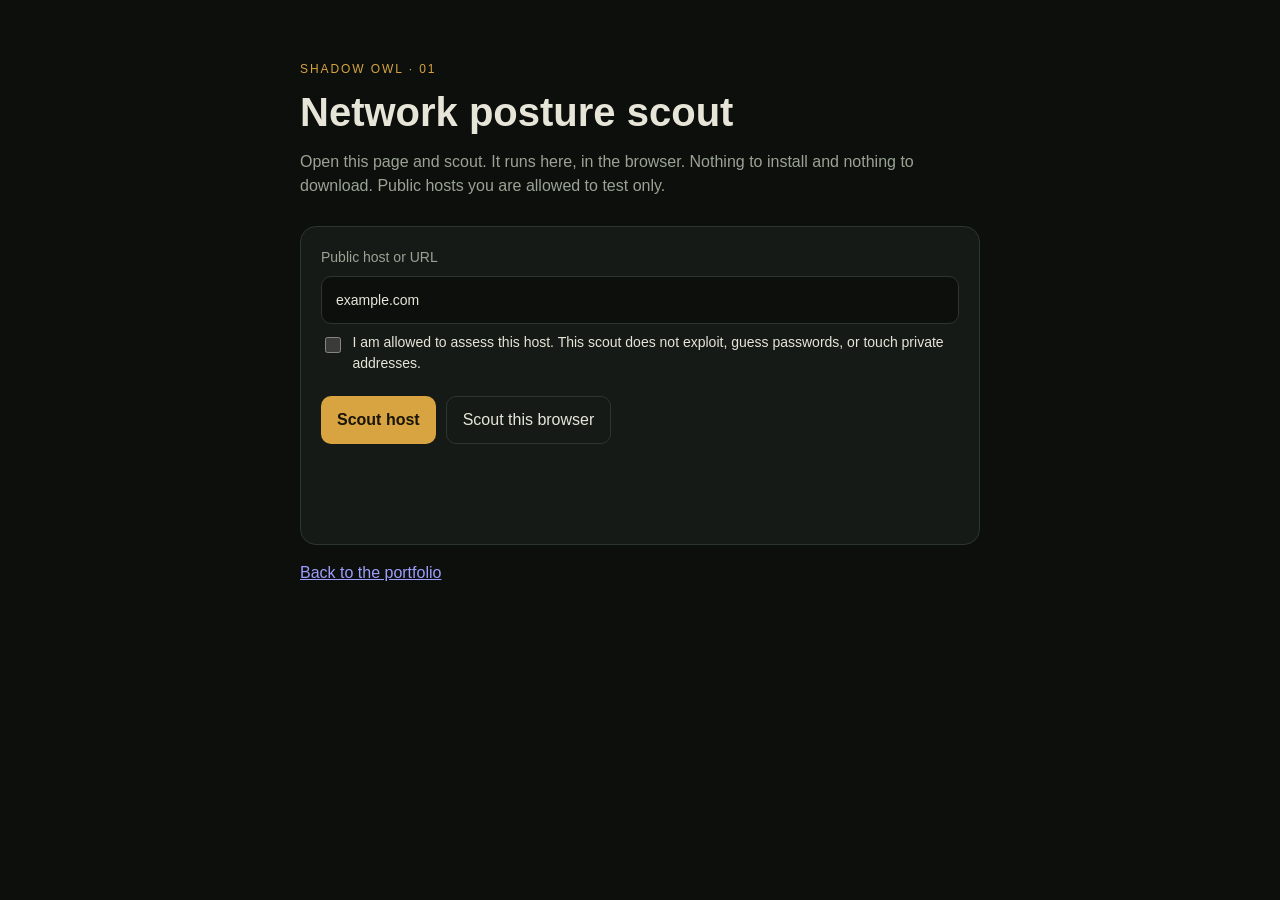
==== shadow-owl/index.html @ 549b0b73 "Add Shadow Owl as the first public cyber project" ====
<!doctype html>
<html lang="en">
  <head>
    <meta charset="utf-8" />
    <meta name="viewport" content="width=device-width, initial-scale=1" />
    <title>Shadow Owl</title>
    <link rel="stylesheet" href="../assets/owl.css" />
  </head>
  <body>
    <main class="wrap">
      <p class="mark">SHADOW OWL · 01</p>
      <h1>Network posture scout</h1>
      <p class="lead">Open this page and scout. It runs here, in the browser. Nothing to install and nothing to download. Public hosts you are allowed to test only.</p>
      <form class="panel" id="form">
        <label>Public host or URL
          <input id="host" type="text" value="example.com" autocomplete="off" spellcheck="false" />
        </label>
        <label class="check">
          <input id="allowed" type="checkbox" />
          <span>I am allowed to assess this host. This scout does not exploit, guess passwords, or touch private addresses.</span>
        </label>
        <div class="row">
          <button class="go" type="submit">Scout host</button>
          <button class="ghost" type="button" id="device">Scout this browser</button>
        </div>
        <p id="status" class="lead"></p>
        <p id="error" class="err"></p>
      </form>
      <section id="report"></section>
      <p class="note"><a href="../">Back to the portfolio</a></p>
    </main>
    <script src="../assets/local-scout.js"></script>
    <script>
      const form = document.querySelector("#form");
      const hostInput = document.querySelector("#host");
      const allowed = document.querySelector("#allowed");
      const status = document.querySelector("#status");
      const error = document.querySelector("#error");
      const report = document.querySelector("#report");

      form.addEventListener("submit", async (event) => {
        event.preventDefault();
        error.textContent = "";
        report.innerHTML = "";
        if (!allowed.checked) {
          error.textContent = "Confirm you are allowed to assess this host.";
          return;
        }
        status.textContent = "Scouting from this browser…";
        try {
          const data = await scoutHost(hostInput.value);
          status.textContent = "";
          paint(data);
        } catch (reason) {
          status.textContent = "";
          error.textContent = reason.message || "The scout could not finish.";
        }
      });

      document.querySelector("#device").addEventListener("click", async () => {
        error.textContent = "";
        report.innerHTML = "";
        status.textContent = "Reading this browser only…";
        const data = await ShadowOwl.scoutBrowser();
        status.textContent = "";
        paint(data);
      });

      async function scoutHost(host) {
        const deep = await deepScout(host);
        if (deep) return deep;
        return ShadowOwl.scout(host);
      }

      async function deepScout(host) {
        if (location.protocol === "file:") return null;
        if (location.hostname.endsWith("github.io")) return null;
        let response;
        try {
          response = await fetch(new URL("../api/scout", location.href), {
            method: "POST",
            headers: { "content-type": "application/json" },
            body: JSON.stringify({ host }),
          });
        } catch {
          return null;
        }
        if (response.status === 404 || response.status === 405) return null;
        const data = await response.json().catch(() => ({}));
        if (!response.ok) throw new Error(data.error || "Scout failed");
        data.mode = "deep";
        return data;
      }

      function paint(data) {
        const findings = data.findings || [];
        report.innerHTML =
          '<article class="panel">' +
          '<p class="score">' + escapeHtml(data.score) + " · " + escapeHtml(data.posture || "") + "</p>" +
          "<h2>" + escapeHtml(data.target) + "</h2>" +
          "<p>" + escapeHtml(data.summary) + "</p>" +
          findings.map((item) =>
            '<div class="finding"><span class="sev ' + escapeHtml(item.severity) + '">' + label(item.severity) + "</span> " +
            escapeHtml(item.title) +
            '<p class="lead">' + escapeHtml(item.evidence || "") + "</p>" +
            '<p class="lead">' + escapeHtml((item.fix && item.fix[0]) || "") + "</p></div>"
          ).join("") +
          (data.passes || []).map((pass) => '<p class="low">' + escapeHtml(pass) + "</p>").join("") +
          "</article>";
      }

      function label(severity) {
        if (severity === "extreme") return "Extreme";
        if (severity === "mild") return "Mild";
        return "Low";
      }

      function escapeHtml(value) {
        return String(value).replace(/[&<>"']/g, (ch) => ({
          "&": "&",
          "<": "<",
          ">": ">",
          '"': """,
          "'": "&#39;",
        }[ch]));
      }
    </script>
  </body>
</html>
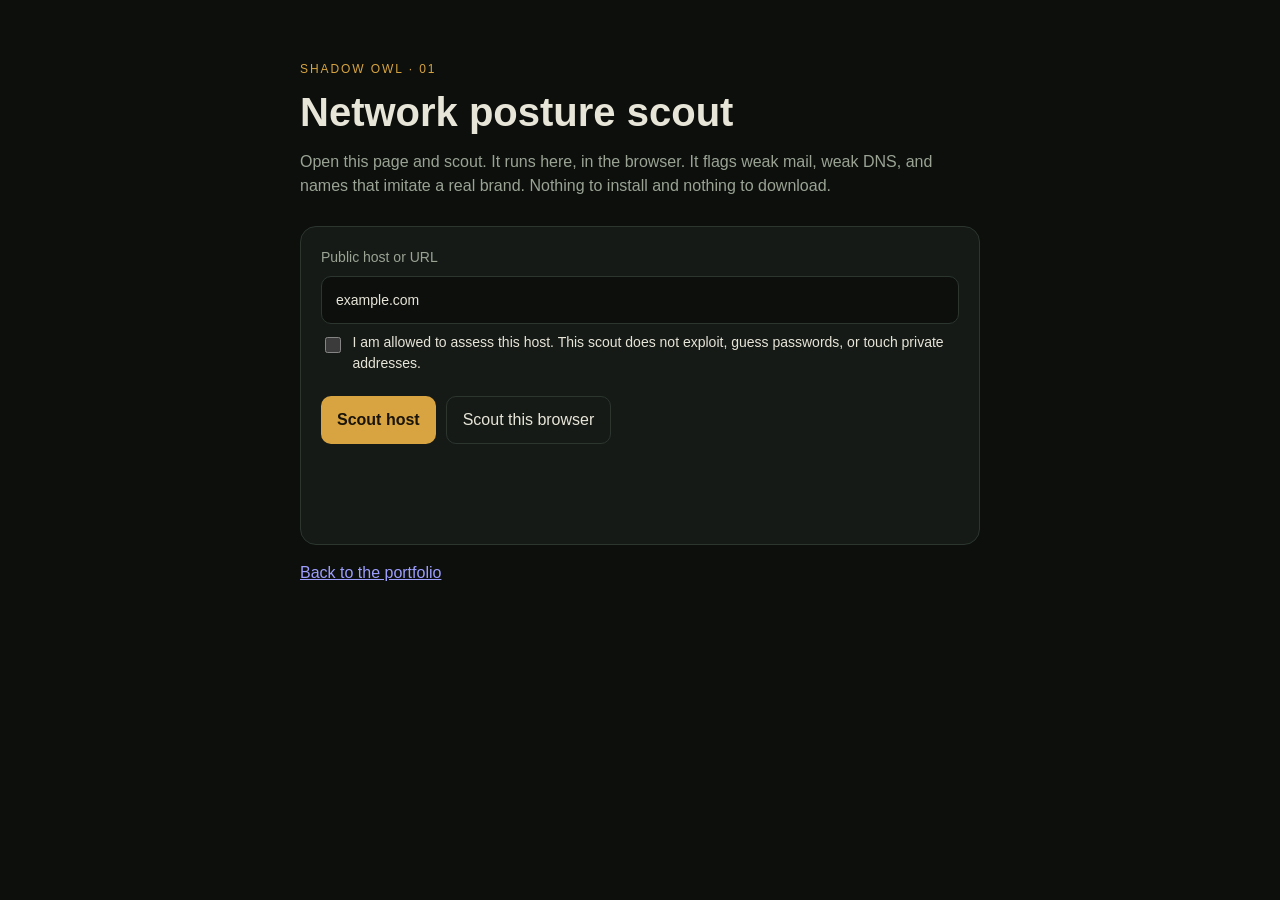
==== commit 8d180428: "Flag brand lookalikes and tighter DNS and mail checks" ====
--- a/shadow-owl/index.html
+++ b/shadow-owl/index.html
@@ -10,8 +10,8 @@
     <main class="wrap">
       <p class="mark">SHADOW OWL · 01</p>
       <h1>Network posture scout</h1>
-      <p class="lead">Open this page and scout. It runs here, in the browser. Nothing to install and nothing to download. Public hosts you are allowed to test only.</p>
-      <form class="panel" id="form">
+      <p class="lead">Open this page and scout. It runs here, in the browser. It flags weak mail, weak DNS, and names that imitate a real brand. Nothing to install and nothing to download.</p>
+      <form class="panel" id="form" action="#" method="post">
         <label>Public host or URL
           <input id="host" type="text" value="example.com" autocomplete="off" spellcheck="false" />
         </label>
@@ -20,110 +20,129 @@
           <span>I am allowed to assess this host. This scout does not exploit, guess passwords, or touch private addresses.</span>
         </label>
         <div class="row">
-          <button class="go" type="submit">Scout host</button>
+          <button class="go" id="go" type="button">Scout host</button>
           <button class="ghost" type="button" id="device">Scout this browser</button>
         </div>
         <p id="status" class="lead"></p>
         <p id="error" class="err"></p>
       </form>
       <section id="report"></section>
-      <p class="note"><a href="../">Back to the portfolio</a></p>
+      <p class="note"><a id="back" href="https://htmlpreview.github.io/?https://github.com/Gitersg/cyber-portfolio/blob/main/index.html">Back to the portfolio</a></p>
     </main>
     <script src="../assets/local-scout.js"></script>
     <script>
-      const form = document.querySelector("#form");
-      const hostInput = document.querySelector("#host");
-      const allowed = document.querySelector("#allowed");
-      const status = document.querySelector("#status");
-      const error = document.querySelector("#error");
-      const report = document.querySelector("#report");
+      (function () {
+        function boot() {
+          var go = document.querySelector("#go");
+          var device = document.querySelector("#device");
+          if (!go || !device || !window.ShadowOwl) {
+            setTimeout(boot, 40);
+            return;
+          }
+          if (go.getAttribute("data-ready") === "1") return;
+          go.setAttribute("data-ready", "1");
+          go.addEventListener("click", runHost);
+          device.addEventListener("click", runDevice);
+        }
 
-      form.addEventListener("submit", async (event) => {
-        event.preventDefault();
-        error.textContent = "";
-        report.innerHTML = "";
-        if (!allowed.checked) {
-          error.textContent = "Confirm you are allowed to assess this host.";
-          return;
+        async function runHost() {
+          var allowed = document.querySelector("#allowed");
+          var status = document.querySelector("#status");
+          var error = document.querySelector("#error");
+          var report = document.querySelector("#report");
+          var host = document.querySelector("#host").value;
+          error.textContent = "";
+          report.innerHTML = "";
+          if (!allowed.checked) {
+            error.textContent = "Confirm you are allowed to assess this host.";
+            return;
+          }
+          status.textContent = "Scouting from this browser…";
+          try {
+            var data = await scoutHost(host);
+            status.textContent = "";
+            paint(data);
+          } catch (reason) {
+            status.textContent = "";
+            error.textContent = reason.message || "The scout could not finish.";
+          }
         }
-        status.textContent = "Scouting from this browser…";
-        try {
-          const data = await scoutHost(hostInput.value);
+
+        async function runDevice() {
+          var status = document.querySelector("#status");
+          var error = document.querySelector("#error");
+          var report = document.querySelector("#report");
+          error.textContent = "";
+          report.innerHTML = "";
+          status.textContent = "Reading this browser only…";
+          var data = await ShadowOwl.scoutBrowser();
           status.textContent = "";
           paint(data);
-        } catch (reason) {
-          status.textContent = "";
-          error.textContent = reason.message || "The scout could not finish.";
         }
-      });
 
-      document.querySelector("#device").addEventListener("click", async () => {
-        error.textContent = "";
-        report.innerHTML = "";
-        status.textContent = "Reading this browser only…";
-        const data = await ShadowOwl.scoutBrowser();
-        status.textContent = "";
-        paint(data);
-      });
+        async function scoutHost(host) {
+          var deep = await deepScout(host);
+          if (deep) return deep;
+          return ShadowOwl.scout(host);
+        }
 
-      async function scoutHost(host) {
-        const deep = await deepScout(host);
-        if (deep) return deep;
-        return ShadowOwl.scout(host);
-      }
+        async function deepScout(host) {
+          if (location.protocol === "file:") return null;
+          if (location.hostname.endsWith("github.io")) return null;
+          var response;
+          try {
+            response = await fetch(new URL("../api/scout", location.href), {
+              method: "POST",
+              headers: { "content-type": "application/json" },
+              body: JSON.stringify({ host: host }),
+            });
+          } catch (err) {
+            return null;
+          }
+          if (response.status === 404 || response.status === 405) return null;
+          var data = await response.json().catch(function () { return {}; });
+          if (!response.ok) throw new Error(data.error || "Scout failed");
+          data.mode = "deep";
+          return data;
+        }
 
-      async function deepScout(host) {
-        if (location.protocol === "file:") return null;
-        if (location.hostname.endsWith("github.io")) return null;
-        let response;
-        try {
-          response = await fetch(new URL("../api/scout", location.href), {
-            method: "POST",
-            headers: { "content-type": "application/json" },
-            body: JSON.stringify({ host }),
-          });
-        } catch {
-          return null;
+        function paint(data) {
+          var report = document.querySelector("#report");
+          var findings = data.findings || [];
+          report.innerHTML =
+            '<article class="panel">' +
+            '<p class="score">' + escapeHtml(data.score) + " · " + escapeHtml(data.posture || "") + "</p>" +
+            "<h2>" + escapeHtml(data.target) + "</h2>" +
+            "<p>" + escapeHtml(data.summary) + "</p>" +
+            findings.map(function (item) {
+              return '<div class="finding"><span class="sev ' + escapeHtml(item.severity) + '">' + label(item.severity) + "</span> " +
+                escapeHtml(item.title) +
+                '<p class="lead">' + escapeHtml(item.evidence || "") + "</p>" +
+                '<p class="lead">' + escapeHtml((item.fix && item.fix[0]) || "") + "</p></div>";
+            }).join("") +
+            (data.passes || []).map(function (pass) {
+              return '<p class="low">' + escapeHtml(pass) + "</p>";
+            }).join("") +
+            "</article>";
         }
-        if (response.status === 404 || response.status === 405) return null;
-        const data = await response.json().catch(() => ({}));
-        if (!response.ok) throw new Error(data.error || "Scout failed");
-        data.mode = "deep";
-        return data;
-      }
 
-      function paint(data) {
-        const findings = data.findings || [];
-        report.innerHTML =
-          '<article class="panel">' +
-          '<p class="score">' + escapeHtml(data.score) + " · " + escapeHtml(data.posture || "") + "</p>" +
-          "<h2>" + escapeHtml(data.target) + "</h2>" +
-          "<p>" + escapeHtml(data.summary) + "</p>" +
-          findings.map((item) =>
-            '<div class="finding"><span class="sev ' + escapeHtml(item.severity) + '">' + label(item.severity) + "</span> " +
-            escapeHtml(item.title) +
-            '<p class="lead">' + escapeHtml(item.evidence || "") + "</p>" +
-            '<p class="lead">' + escapeHtml((item.fix && item.fix[0]) || "") + "</p></div>"
-          ).join("") +
-          (data.passes || []).map((pass) => '<p class="low">' + escapeHtml(pass) + "</p>").join("") +
-          "</article>";
-      }
+        function label(severity) {
+          if (severity === "extreme") return "Extreme";
+          if (severity === "mild") return "Mild";
+          return "Low";
+        }
 
-      function label(severity) {
-        if (severity === "extreme") return "Extreme";
-        if (severity === "mild") return "Mild";
-        return "Low";
-      }
+        function escapeHtml(value) {
+          return String(value)
+            .replace(/&/g, "\u0026amp;")
+            .replace(/</g, "\u0026lt;")
+            .replace(/>/g, "\u0026gt;")
+            .replace(/"/g, "\u0026quot;")
+            .replace(/'/g, "\u0026#39;");
+        }
 
-      function escapeHtml(value) {
-        return String(value).replace(/[&<>"']/g, (ch) => ({
-          "&": "&",
-          "<": "<",
-          ">": ">",
-          '"': """,
-          "'": "&#39;",
-        }[ch]));
-      }
+        boot();
+      })();
     </script>
   </body>
 </html>
